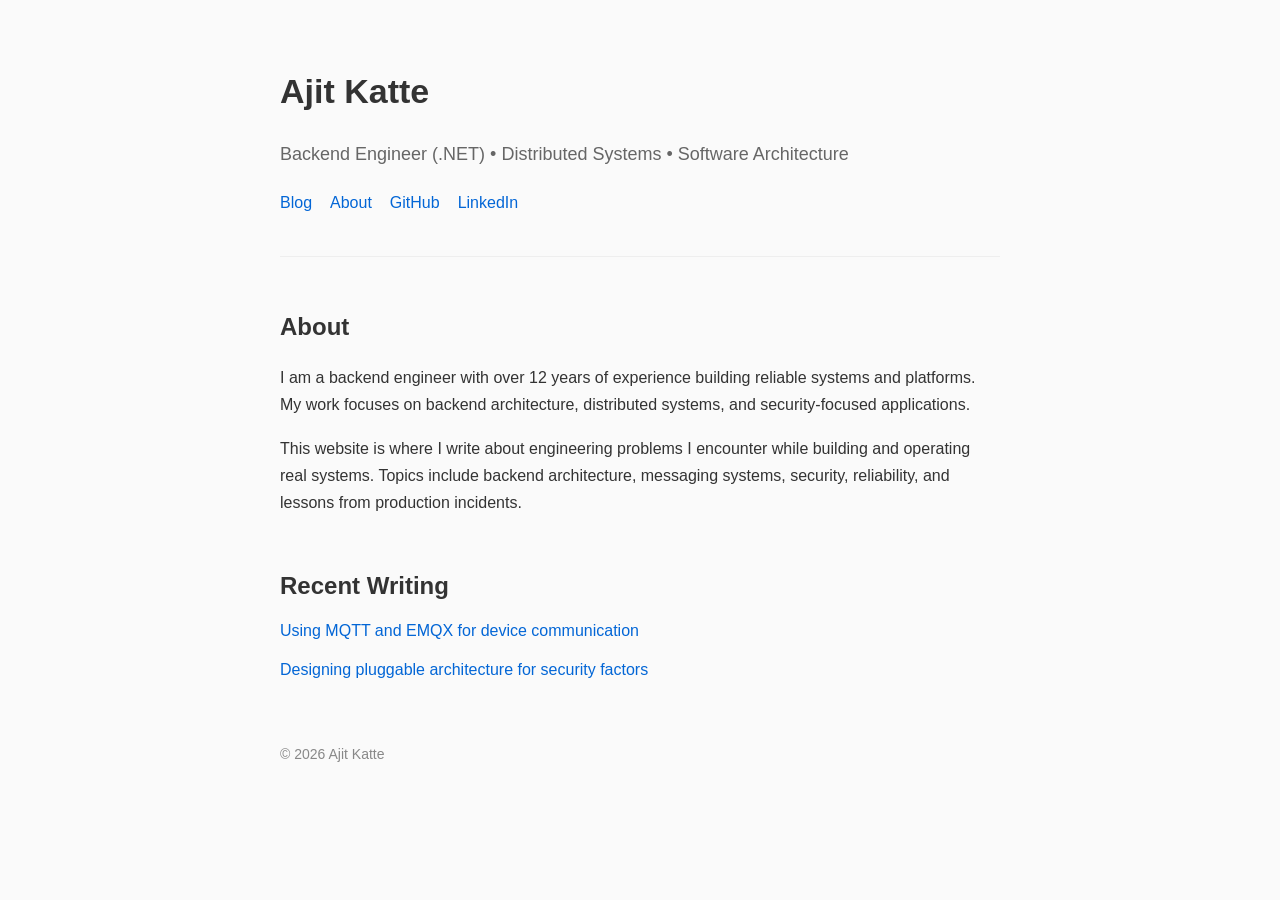
==== index.html @ 3d7c7acb "added initial personal homepage" ====
<!DOCTYPE html>
<html lang="en">
<head>

<meta charset="UTF-8">
<meta name="viewport" content="width=device-width, initial-scale=1.0">

<title>Ajit Katte</title>

<style>

body {
    font-family: -apple-system, BlinkMacSystemFont, "Segoe UI", Roboto, Helvetica, Arial, sans-serif;
    background: #fafafa;
    color: #333;
    max-width: 720px;
    margin: auto;
    padding: 40px 20px;
    line-height: 1.7;
}

header {
    margin-bottom: 30px;
}

h1 {
    margin-bottom: 6px;
    font-size: 34px;
}

.subtitle {
    color: #666;
    font-size: 18px;
}

nav {
    margin-top: 20px;
    display: flex;
    flex-wrap: wrap;
    gap: 18px;
}

nav a {
    text-decoration: none;
    color: #0366d6;
    font-weight: 500;
}

nav a:hover {
    text-decoration: underline;
}

section {
    margin-top: 50px;
}

h2 {
    margin-bottom: 10px;
}

.blog-post {
    margin-bottom: 12px;
}

.blog-post a {
    text-decoration: none;
    color: #0366d6;
    font-weight: 500;
}

.blog-post a:hover {
    text-decoration: underline;
}

footer {
    margin-top: 60px;
    font-size: 14px;
    color: #888;
}

hr {
    border: none;
    border-top: 1px solid #eee;
    margin: 40px 0;
}

/* mobile adjustments */

@media (max-width: 600px) {

    body {
        padding: 25px 15px;
    }

    h1 {
        font-size: 28px;
    }

    .subtitle {
        font-size: 16px;
    }

}

</style>

</head>

<body>

<header>

<h1>Ajit Katte</h1>

<p class="subtitle">
Backend Engineer (.NET) • Distributed Systems • Software Architecture
</p>

<nav>

<a href="#">Blog</a>
<a href="#">About</a>
<a href="https://github.com/ajitkatte">GitHub</a>
<a href="https://linkedin.com/in/ajitkatte">LinkedIn</a>

</nav>

</header>

<hr>

<section>

<h2>About</h2>

<p>
I am a backend engineer with over 12 years of experience building reliable systems and platforms.
My work focuses on backend architecture, distributed systems, and security-focused applications.
</p>

<p>
This website is where I write about engineering problems I encounter while building and operating real systems.
Topics include backend architecture, messaging systems, security, reliability, and lessons from production incidents.
</p>

</section>

<section>

<h2>Recent Writing</h2>

<div class="blog-post">
<a href="/blog/mqtt-emqx.html">
Using MQTT and EMQX for device communication
</a>
</div>

<div class="blog-post">
<a href="/blog/security-factor-architecture.html">
Designing pluggable architecture for security factors
</a>
</div>

</section>

<footer>

© 2026 Ajit Katte

</footer>

</body>
</html>
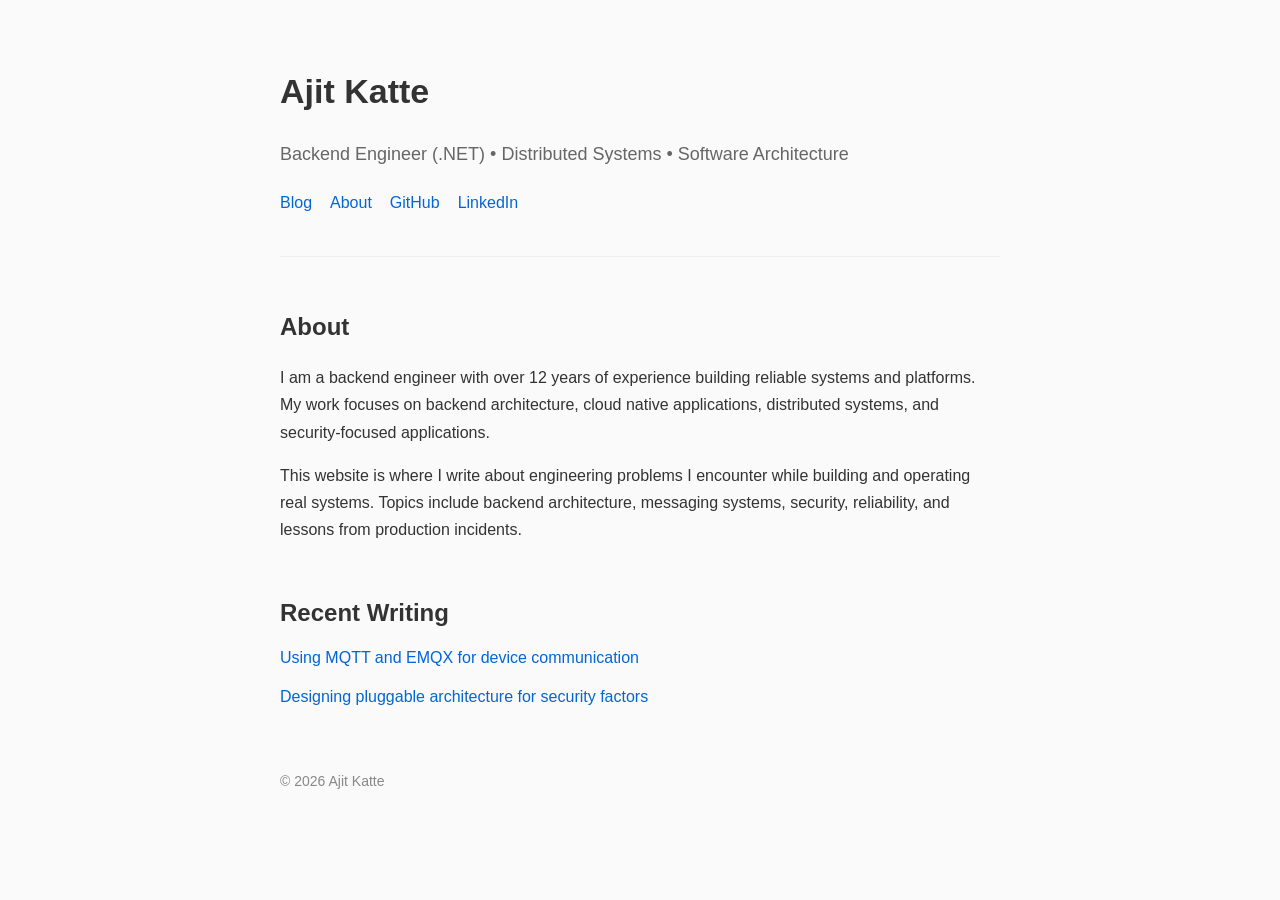
==== commit c1bb6e6f: "extract shared styles and assets for homepage and blog post" ====
--- a/index.html
+++ b/index.html
@@ -6,103 +6,8 @@
 <meta name="viewport" content="width=device-width, initial-scale=1.0">
 
 <title>Ajit Katte</title>
-
-<style>
-
-body {
-    font-family: -apple-system, BlinkMacSystemFont, "Segoe UI", Roboto, Helvetica, Arial, sans-serif;
-    background: #fafafa;
-    color: #333;
-    max-width: 720px;
-    margin: auto;
-    padding: 40px 20px;
-    line-height: 1.7;
-}
-
-header {
-    margin-bottom: 30px;
-}
-
-h1 {
-    margin-bottom: 6px;
-    font-size: 34px;
-}
-
-.subtitle {
-    color: #666;
-    font-size: 18px;
-}
-
-nav {
-    margin-top: 20px;
-    display: flex;
-    flex-wrap: wrap;
-    gap: 18px;
-}
-
-nav a {
-    text-decoration: none;
-    color: #0366d6;
-    font-weight: 500;
-}
-
-nav a:hover {
-    text-decoration: underline;
-}
-
-section {
-    margin-top: 50px;
-}
-
-h2 {
-    margin-bottom: 10px;
-}
-
-.blog-post {
-    margin-bottom: 12px;
-}
-
-.blog-post a {
-    text-decoration: none;
-    color: #0366d6;
-    font-weight: 500;
-}
-
-.blog-post a:hover {
-    text-decoration: underline;
-}
-
-footer {
-    margin-top: 60px;
-    font-size: 14px;
-    color: #888;
-}
-
-hr {
-    border: none;
-    border-top: 1px solid #eee;
-    margin: 40px 0;
-}
-
-/* mobile adjustments */
-
-@media (max-width: 600px) {
-
-    body {
-        padding: 25px 15px;
-    }
-
-    h1 {
-        font-size: 28px;
-    }
-
-    .subtitle {
-        font-size: 16px;
-    }
-
-}
-
-</style>
+<link rel="stylesheet" href="assets/style.css">
+<link rel="icon" href="assets/favicon.ico">
 
 </head>
 
@@ -135,7 +40,7 @@
 
 <p>
 I am a backend engineer with over 12 years of experience building reliable systems and platforms.
-My work focuses on backend architecture, distributed systems, and security-focused applications.
+My work focuses on backend architecture, cloud native applications, distributed systems, and security-focused applications.
 </p>
 
 <p>
@@ -150,7 +55,7 @@
 <h2>Recent Writing</h2>
 
 <div class="blog-post">
-<a href="/blog/mqtt-emqx.html">
+<a href="blog/mqtt.html">
 Using MQTT and EMQX for device communication
 </a>
 </div>
--- a/assets/style.css
+++ b/assets/style.css
@@ -0,0 +1,93 @@
+
+body {
+    font-family: -apple-system, BlinkMacSystemFont, "Segoe UI", Roboto, Helvetica, Arial, sans-serif;
+    background: #fafafa;
+    color: #333;
+    max-width: 720px;
+    margin: auto;
+    padding: 40px 20px;
+    line-height: 1.7;
+}
+
+header {
+    margin-bottom: 30px;
+}
+
+h1 {
+    margin-bottom: 6px;
+    font-size: 34px;
+}
+
+.subtitle {
+    color: #666;
+    font-size: 18px;
+}
+
+nav {
+    margin-top: 20px;
+    display: flex;
+    flex-wrap: wrap;
+    gap: 18px;
+}
+
+nav a {
+    text-decoration: none;
+    color: #0366d6;
+    font-weight: 500;
+}
+
+nav a:hover {
+    text-decoration: underline;
+}
+
+section {
+    margin-top: 50px;
+}
+
+h2 {
+    margin-bottom: 10px;
+}
+
+.blog-post {
+    margin-bottom: 12px;
+}
+
+.blog-post a {
+    text-decoration: none;
+    color: #0366d6;
+    font-weight: 500;
+}
+
+.blog-post a:hover {
+    text-decoration: underline;
+}
+
+footer {
+    margin-top: 60px;
+    font-size: 14px;
+    color: #888;
+}
+
+hr {
+    border: none;
+    border-top: 1px solid #eee;
+    margin: 40px 0;
+}
+
+/* mobile adjustments */
+
+@media (max-width: 600px) {
+
+    body {
+        padding: 25px 15px;
+    }
+
+    h1 {
+        font-size: 28px;
+    }
+
+    .subtitle {
+        font-size: 16px;
+    }
+
+}
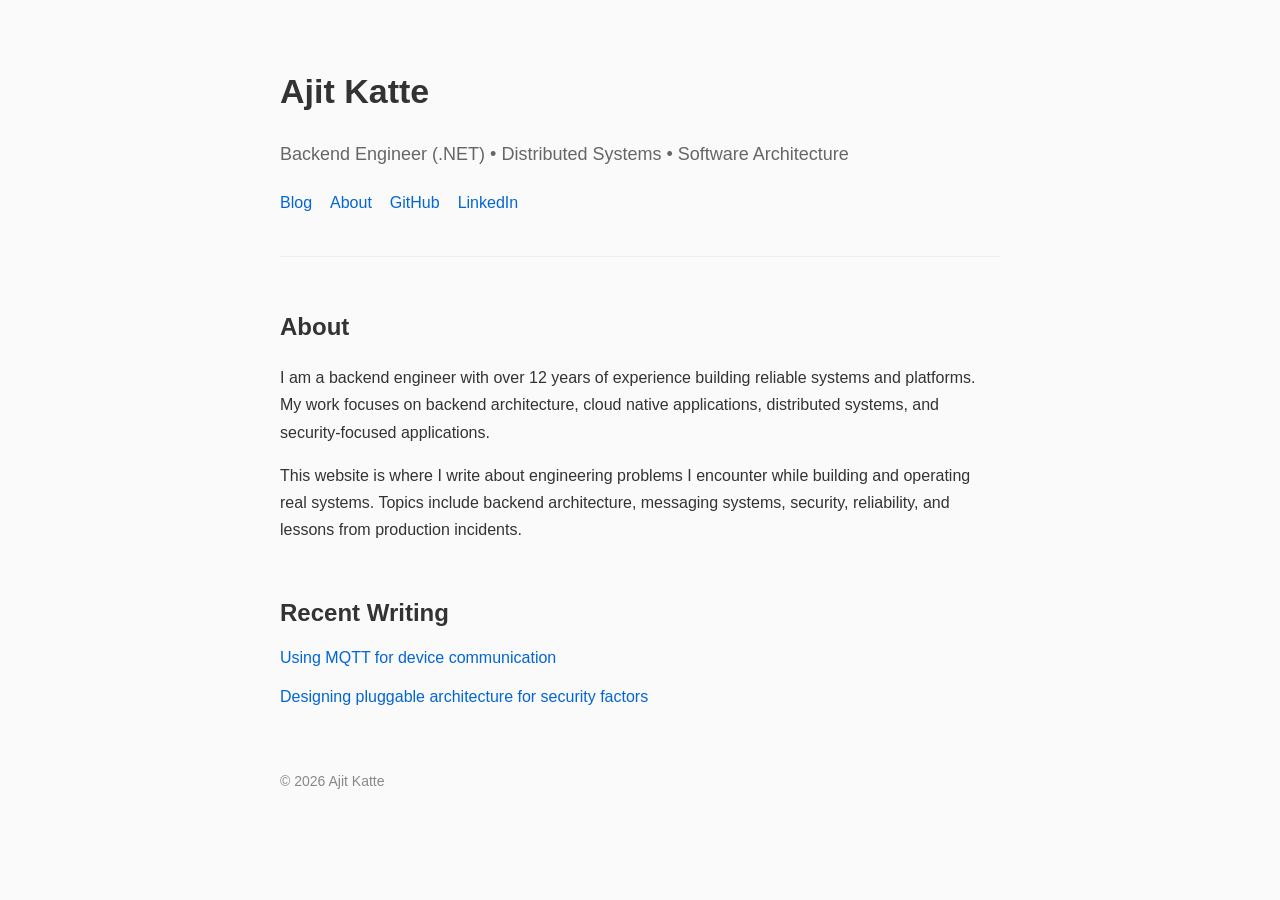
==== commit 1f77a927: "Add blog index page and OpenGraph metadata" ====
--- a/index.html
+++ b/index.html
@@ -4,6 +4,10 @@
 
 <meta charset="UTF-8">
 <meta name="viewport" content="width=device-width, initial-scale=1.0">
+<meta property="og:title" content="Ajit Katte – Backend Engineer">
+<meta property="og:description" content="Backend engineer writing about distributed systems, architecture, and real-world engineering problems.">
+<meta property="og:type" content="website">
+<meta property="og:url" content="https://ajitkatte.github.io">
 
 <title>Ajit Katte</title>
 <link rel="stylesheet" href="assets/style.css">
@@ -23,7 +27,7 @@
 
 <nav>
 
-<a href="#">Blog</a>
+<a href="blog/index.html">Blog</a>
 <a href="#">About</a>
 <a href="https://github.com/ajitkatte">GitHub</a>
 <a href="https://linkedin.com/in/ajitkatte">LinkedIn</a>
@@ -56,9 +60,9 @@
 
 <div class="blog-post">
 <a href="blog/mqtt.html">
-Using MQTT and EMQX for device communication
+Using MQTT for device communication
 </a>
-</div>
+</div>  
 
 <div class="blog-post">
 <a href="/blog/security-factor-architecture.html">
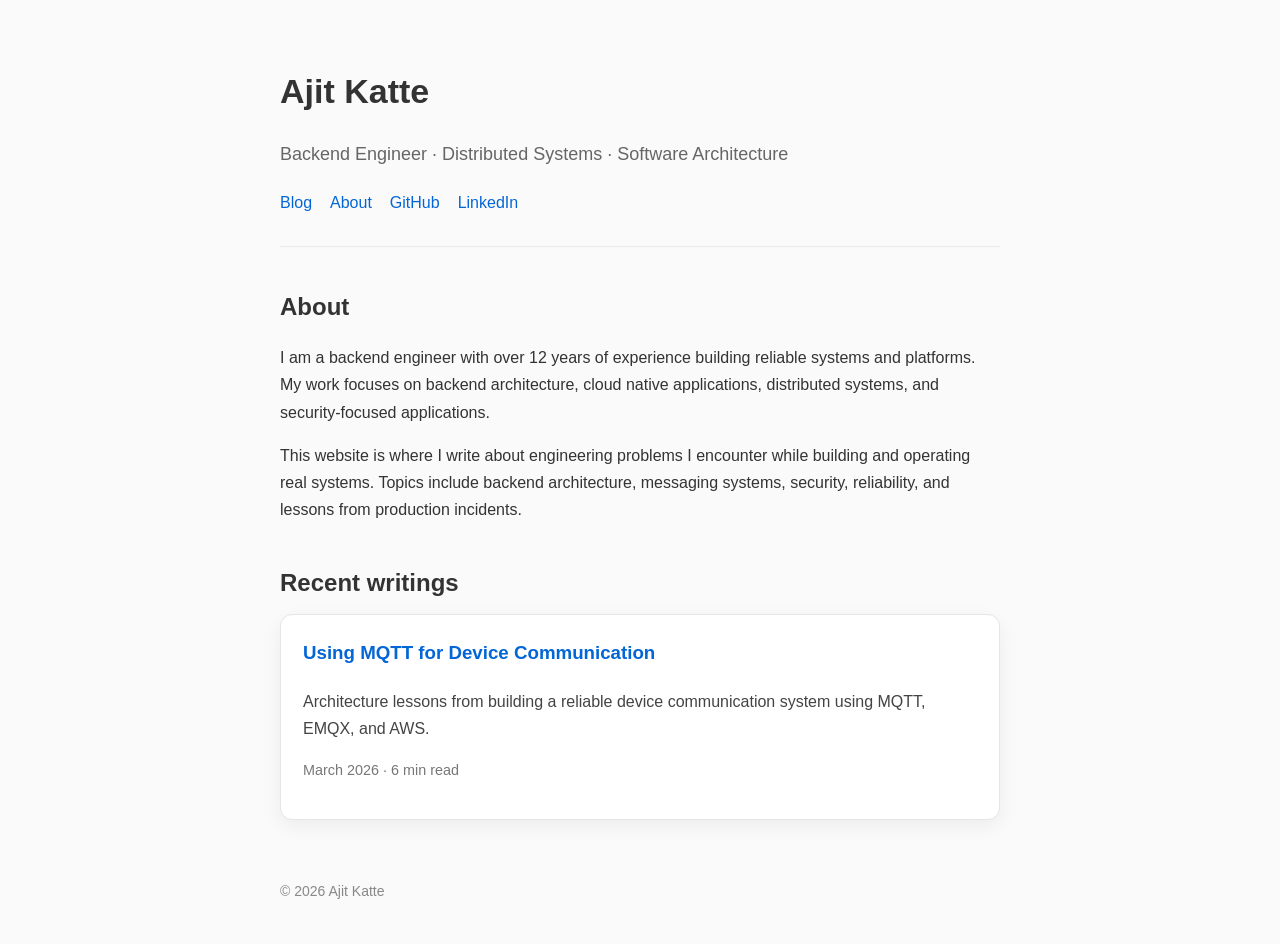
==== commit eb20d623: "Add styling for recent blog cards" ====
--- a/index.html
+++ b/index.html
@@ -1,82 +1,92 @@
 <!DOCTYPE html>
 <html lang="en">
+
 <head>
 
-<meta charset="UTF-8">
-<meta name="viewport" content="width=device-width, initial-scale=1.0">
-<meta property="og:title" content="Ajit Katte – Backend Engineer">
-<meta property="og:description" content="Backend engineer writing about distributed systems, architecture, and real-world engineering problems.">
-<meta property="og:type" content="website">
-<meta property="og:url" content="https://ajitkatte.github.io">
+    <meta charset="UTF-8">
+    <meta name="viewport" content="width=device-width, initial-scale=1.0">
+    <meta property="og:title" content="Ajit Katte – Backend Engineer">
+    <meta property="og:description"
+        content="Backend engineer writing about distributed systems, architecture, and real-world engineering problems.">
+    <meta property="og:type" content="website">
+    <meta property="og:url" content="https://ajitkatte.github.io">
 
-<title>Ajit Katte</title>
-<link rel="stylesheet" href="assets/style.css">
-<link rel="icon" href="assets/favicon.ico">
+    <title>Ajit Katte</title>
+    <link rel="stylesheet" href="assets/style.css">
+    <link rel="icon" href="assets/favicon.ico">
 
 </head>
 
 <body>
 
-<header>
+    <header>
 
-<h1>Ajit Katte</h1>
+        <h1>Ajit Katte</h1>
 
-<p class="subtitle">
-Backend Engineer (.NET) • Distributed Systems • Software Architecture
-</p>
+        <p class="subtitle">
+            Backend Engineer · Distributed Systems · Software Architecture
+        </p>
 
-<nav>
+        <nav>
 
-<a href="blog/index.html">Blog</a>
-<a href="#">About</a>
-<a href="https://github.com/ajitkatte">GitHub</a>
-<a href="https://linkedin.com/in/ajitkatte">LinkedIn</a>
+            <a href="blog/index.html">Blog</a>
+            <a href="#">About</a>
+            <a href="https://github.com/ajitkatte">GitHub</a>
+            <a href="https://linkedin.com/in/ajitkatte">LinkedIn</a>
 
-</nav>
+        </nav>
 
-</header>
+    </header>
 
-<hr>
+    <hr>
 
-<section>
+    <section>
 
-<h2>About</h2>
+        <h2>About</h2>
 
-<p>
-I am a backend engineer with over 12 years of experience building reliable systems and platforms.
-My work focuses on backend architecture, cloud native applications, distributed systems, and security-focused applications.
-</p>
+        <p>
+            I am a backend engineer with over 12 years of experience building reliable systems and platforms.
+            My work focuses on backend architecture, cloud native applications, distributed systems, and
+            security-focused applications.
+        </p>
 
-<p>
-This website is where I write about engineering problems I encounter while building and operating real systems.
-Topics include backend architecture, messaging systems, security, reliability, and lessons from production incidents.
-</p>
+        <p>
+            This website is where I write about engineering problems I encounter while building and operating real
+            systems.
+            Topics include backend architecture, messaging systems, security, reliability, and lessons from production
+            incidents.
+        </p>
 
-</section>
+    </section>
 
-<section>
+    <section class="blog-list">
 
-<h2>Recent Writing</h2>
+        <h2>Recent writings</h2>
 
-<div class="blog-post">
-<a href="blog/mqtt.html">
-Using MQTT for device communication
-</a>
-</div>  
+        <a href="blog/mqtt.html" class="blog-card">
 
-<div class="blog-post">
-<a href="/blog/security-factor-architecture.html">
-Designing pluggable architecture for security factors
-</a>
-</div>
+            <h3>
+                Using MQTT for Device Communication
+            </h3>
 
-</section>
+            <p class="blog-summary">
+                Architecture lessons from building a reliable device communication system using MQTT, EMQX, and AWS.
+            </p>
 
-<footer>
+            <p class="blog-meta">
+                March 2026 · 6 min read
+            </p>
 
-© 2026 Ajit Katte
+        </a>
 
-</footer>
+    </section>
+
+    <footer>
+
+        © 2026 Ajit Katte
+
+    </footer>
 
 </body>
+
 </html>
--- a/assets/style.css
+++ b/assets/style.css
@@ -91,3 +91,73 @@
     }
 
 }
+
+#toc {
+  list-style: none;
+  padding-left: 0;
+}
+
+#toc li {
+  margin: 6px 0;
+}
+
+#toc a {
+  text-decoration: none;
+  color: #0366d6;
+}
+
+#toc a:hover {
+  text-decoration: underline;
+}
+
+section {
+  margin-top: 40px;
+}
+
+.blog-list {
+  margin-top: 40px;
+}
+
+.blog-card {
+  display: block;
+  padding: 22px;
+  border-radius: 12px;
+  border: 1px solid #e6e6e6;
+  background: #ffffff;
+
+  text-decoration: none;   /* removes underline */
+  color: inherit;          /* keep text normal color */
+
+  box-shadow: 0 6px 20px rgba(0,0,0,0.06);
+  transition: all 0.2s ease;
+}
+
+.blog-card:hover {
+  transform: translateY(-2px);
+  box-shadow: 0 12px 32px rgba(0,0,0,0.12);
+}
+
+.blog-card h3 {
+  color: #0366d6;
+  margin-top: 0;
+}
+
+.blog-card:hover h3 {
+  text-decoration: underline;
+}
+
+.blog-summary {
+  color: #444;
+}
+
+.blog-meta {
+  color: #777;
+  font-size: 0.9rem;
+  margin-top: 10px;
+}
+
+hr {
+  border: none;
+  border-top: 1px solid #eaeaea;
+  margin: 30px 0;
+}
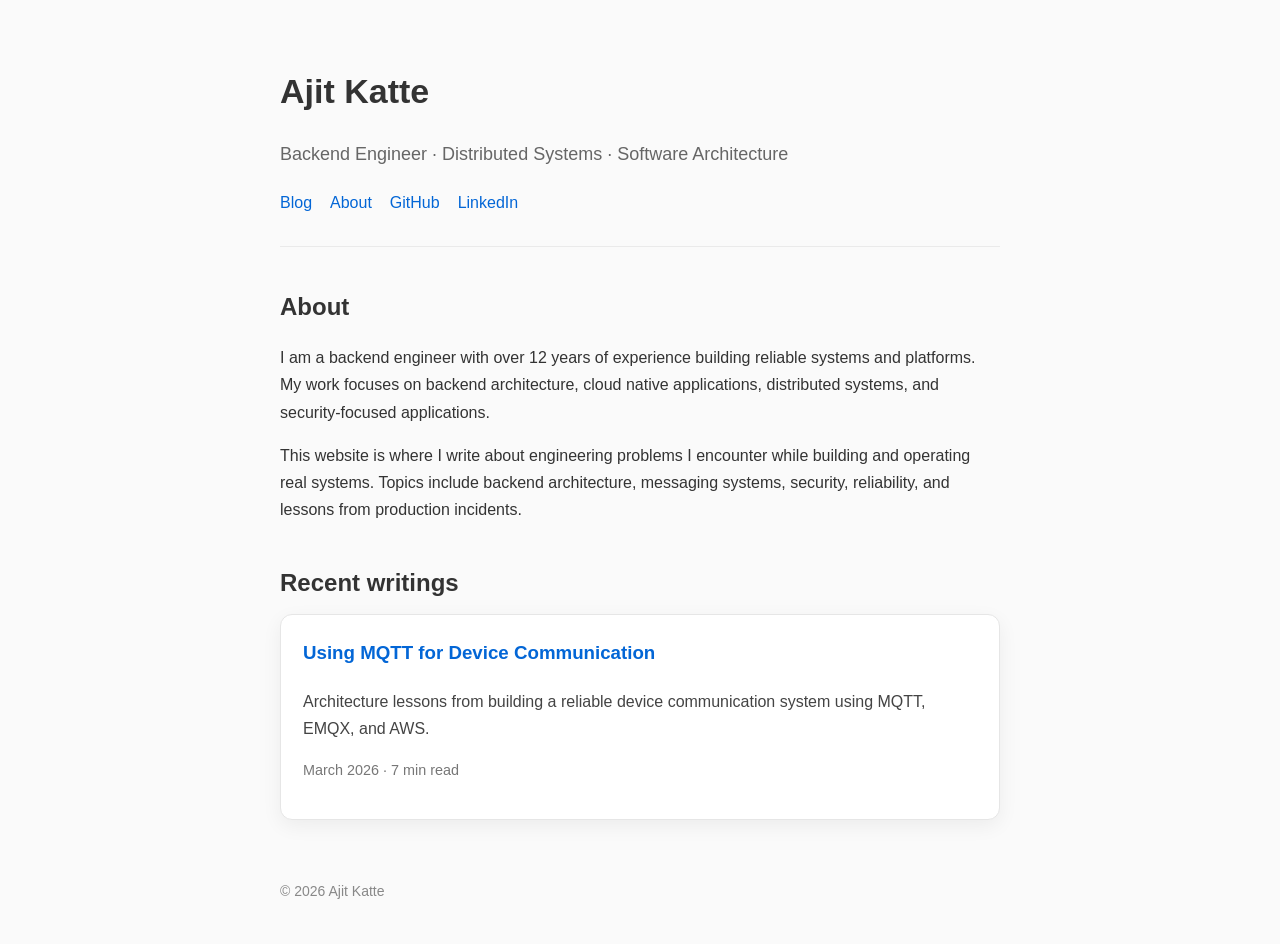
==== commit bf0f13f4: "Update MQTT blog post" ====
--- a/index.html
+++ b/index.html
@@ -74,7 +74,7 @@
             </p>
 
             <p class="blog-meta">
-                March 2026 · 6 min read
+                March 2026 · 7 min read
             </p>
 
         </a>
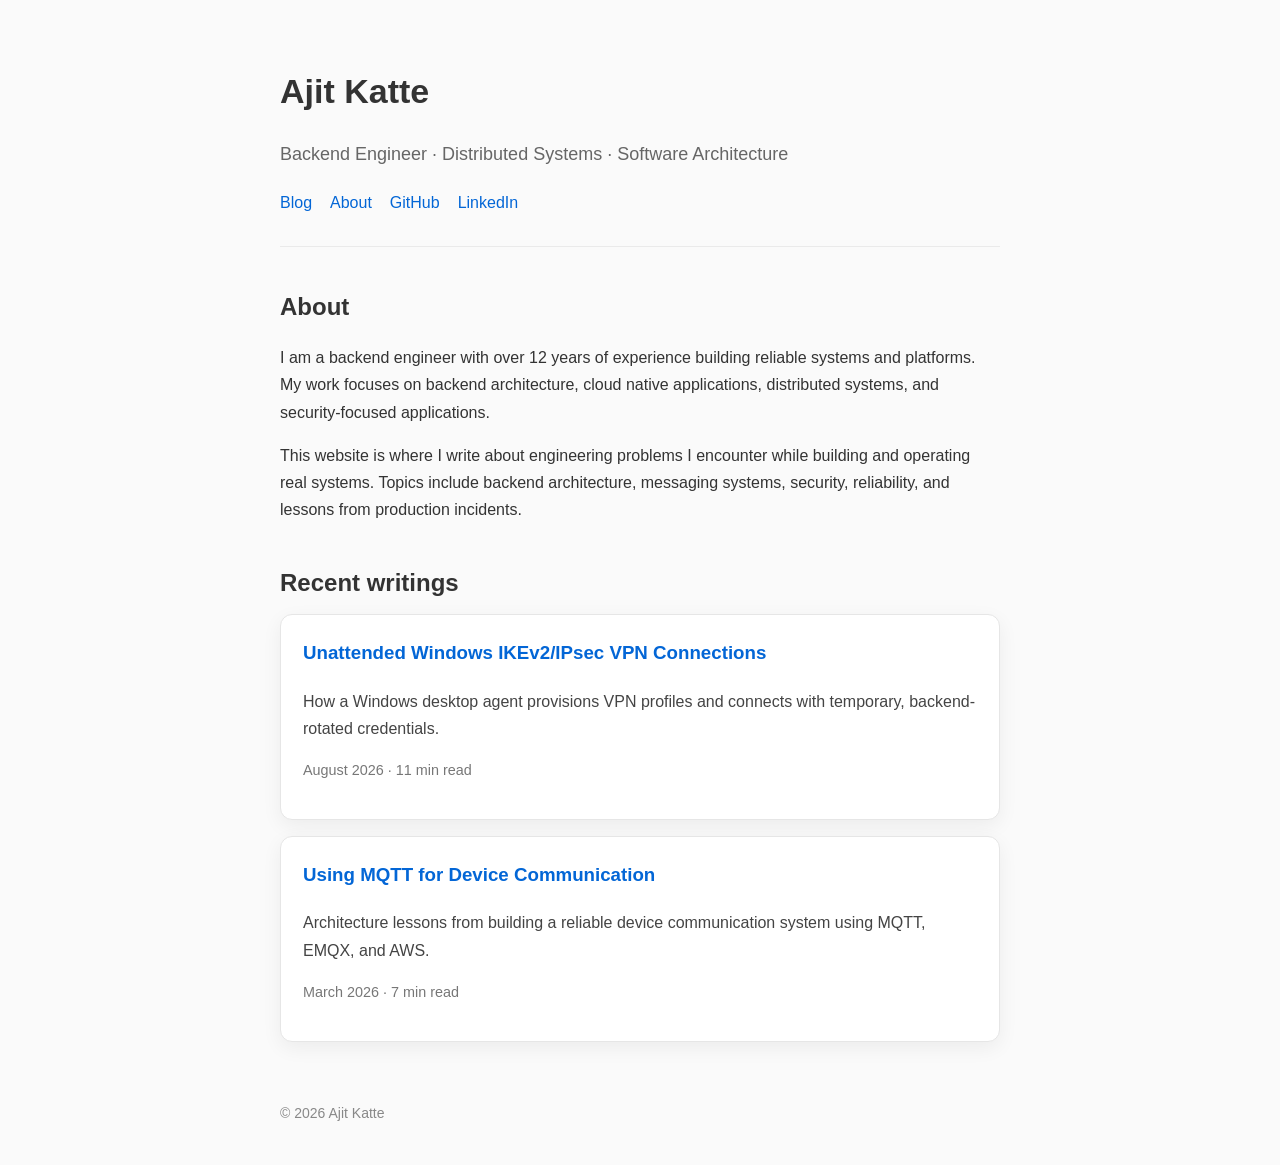
==== commit 37ba1bf4: "Add Windows IKEv2 VPN automation blog post" ====
--- a/index.html
+++ b/index.html
@@ -63,6 +63,22 @@
 
         <h2>Recent writings</h2>
 
+        <a href="blog/windows-ikev2-vpn.html" class="blog-card">
+
+            <h3>
+                Unattended Windows IKEv2/IPsec VPN Connections
+            </h3>
+
+            <p class="blog-summary">
+                How a Windows desktop agent provisions VPN profiles and connects with temporary, backend-rotated credentials.
+            </p>
+
+            <p class="blog-meta">
+                August 2026 · 11 min read
+            </p>
+
+        </a>
+
         <a href="blog/mqtt.html" class="blog-card">
 
             <h3>
@@ -89,4 +105,4 @@
 
 </body>
 
-</html>+</html>
--- a/assets/style.css
+++ b/assets/style.css
@@ -121,6 +121,7 @@
 .blog-card {
   display: block;
   padding: 22px;
+  margin-bottom: 16px;
   border-radius: 12px;
   border: 1px solid #e6e6e6;
   background: #ffffff;
@@ -160,4 +161,4 @@
   border: none;
   border-top: 1px solid #eaeaea;
   margin: 30px 0;
-}+}
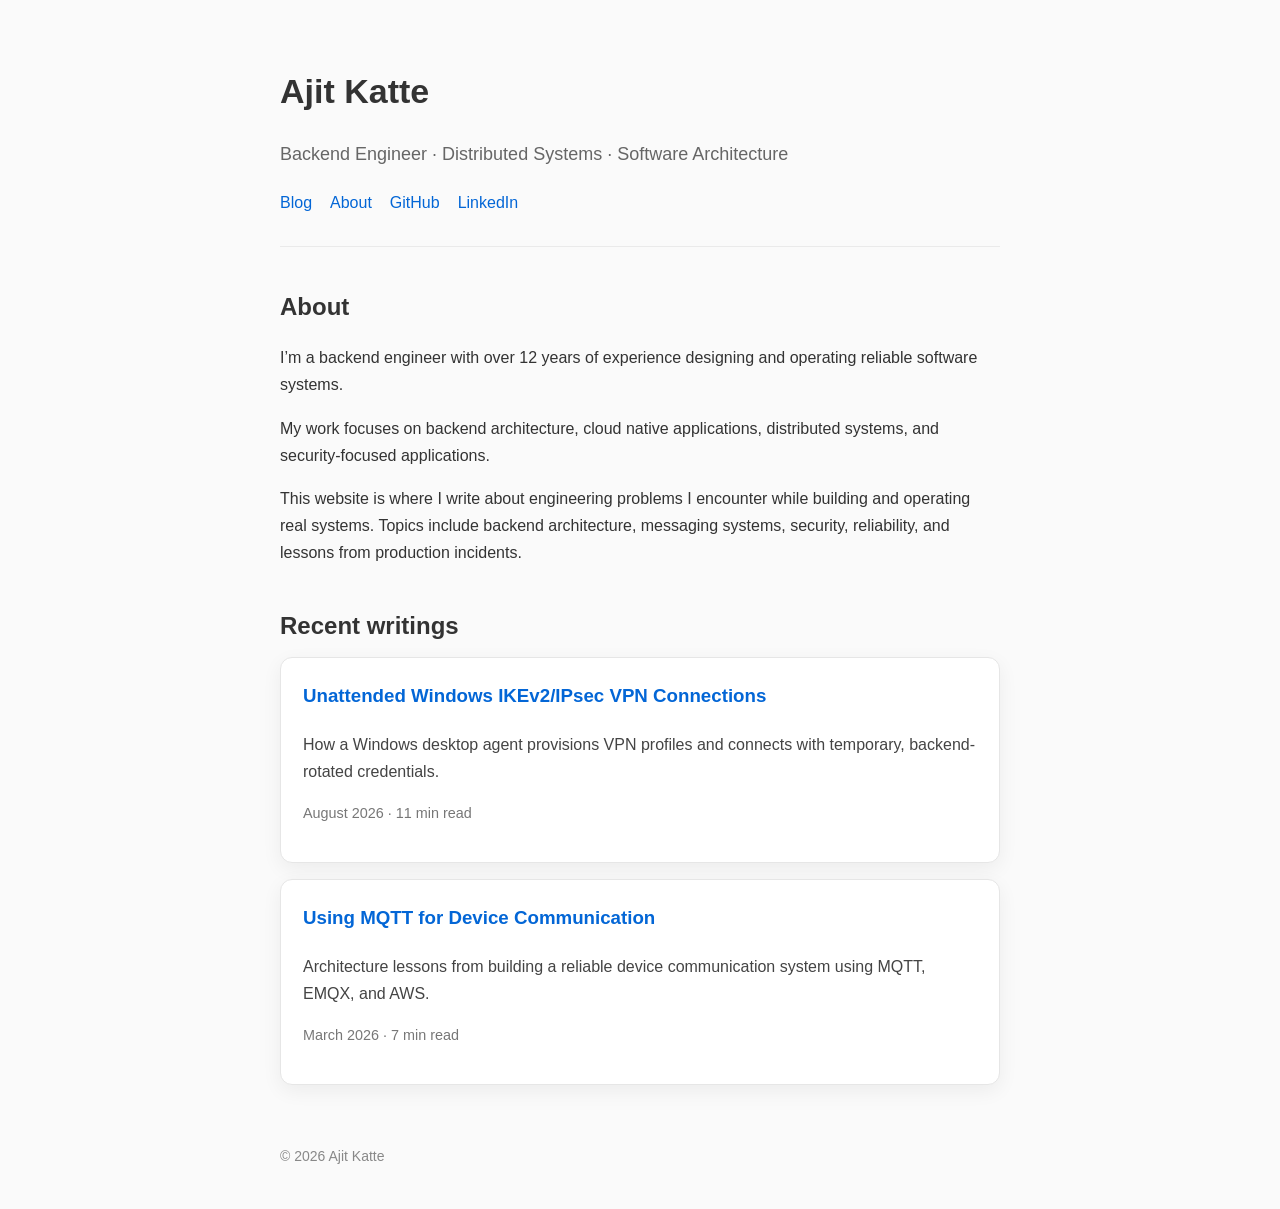
==== commit bfb560fe: "Enhance homepage about section and external links" ====
--- a/index.html
+++ b/index.html
@@ -30,9 +30,9 @@
         <nav>
 
             <a href="blog/index.html">Blog</a>
-            <a href="#">About</a>
-            <a href="https://github.com/ajitkatte">GitHub</a>
-            <a href="https://linkedin.com/in/ajitkatte">LinkedIn</a>
+            <a href="#about">About</a>
+            <a href="https://github.com/ajitkatte" target="_blank" rel="noopener noreferrer">GitHub</a>
+            <a href="https://linkedin.com/in/ajitkatte" target="_blank" rel="noopener noreferrer">LinkedIn</a>
 
         </nav>
 
@@ -40,12 +40,15 @@
 
     <hr>
 
-    <section>
+    <section id="about">
 
         <h2>About</h2>
 
         <p>
-            I am a backend engineer with over 12 years of experience building reliable systems and platforms.
+            I’m a backend engineer with over 12 years of experience designing and operating reliable software systems.
+        </p>
+
+        <p>
             My work focuses on backend architecture, cloud native applications, distributed systems, and
             security-focused applications.
         </p>
